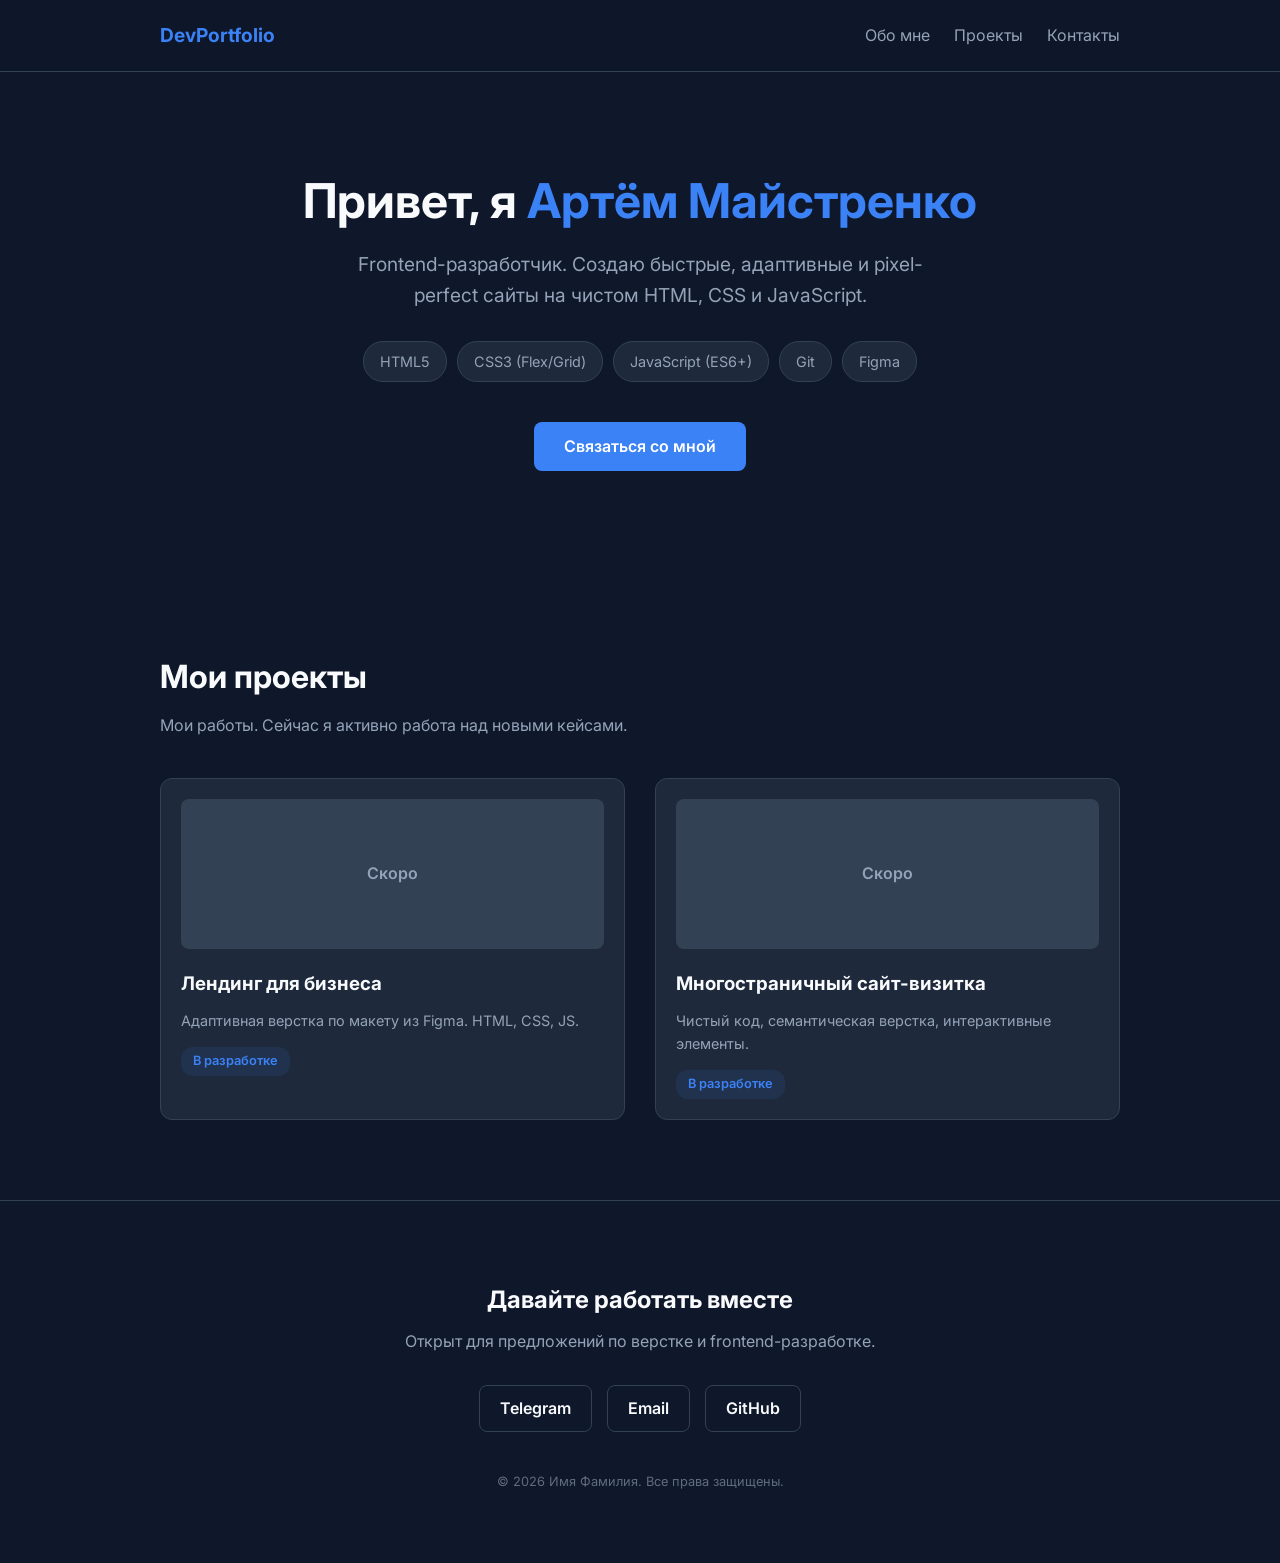
==== index.html @ 15eddbc3 "first commit" ====
<!DOCTYPE html>
<html lang="ru">
<head>
    <meta charset="UTF-8">
    <meta name="viewport" content="width=device-width, initial-scale=1.0">
    <title>Имя Фамилия | Frontend Разработчик</title>
    <link rel="stylesheet" href="style.css">
    <!-- Подключаем шрифт Inter от Google Fonts -->
    <link rel="preconnect" href="https://fonts.googleapis.com">
    <link rel="preconnect" href="https://fonts.gstatic.com" crossorigin>
    <link href="https://fonts.googleapis.com/css2?family=Inter:wght@400;600;700&display=swap" rel="stylesheet">
</head>
<body>

    <header class="header">
        <div class="container">
            <div class="logo">DevPortfolio</div>
            <nav class="nav">
                <a href="#about">Обо мне</a>
                <a href="#projects">Проекты</a>
                <a href="#contacts">Контакты</a>
            </nav>
        </div>
    </header>

    <main>
        <!-- Секция Hero -->
        <section class="hero" id="about">
            <div class="container">
                <h1>Привет, я <span class="accent">Артём Майстренко</span></h1>
                <p class="subtitle">Frontend-разработчик. Создаю быстрые, адаптивные и pixel-perfect сайты на чистом HTML, CSS и JavaScript.</p>
                <div class="skills">
                    <span class="skill-tag">HTML5</span>
                    <span class="skill-tag">CSS3 (Flex/Grid)</span>
                    <span class="skill-tag">JavaScript (ES6+)</span>
                    <span class="skill-tag">Git</span>
                    <span class="skill-tag">Figma</span>
                </div>
                <a href="#contacts" class="btn">Связаться со мной</a>
            </div>
        </section>

        <!-- Секция Проекты (Пока заглушки) -->
        <section class="projects" id="projects">
            <div class="container">
                <h2>Мои проекты</h2>
                <p class="section-desc">Мои работы. Сейчас я активно работа над новыми кейсами.</p>
                
                <div class="projects-grid">
                    <!-- Заглушка проекта 1 -->
                    <div class="project-card">
                        <div class="project-placeholder">Скоро</div>
                        <h3>Лендинг для бизнеса</h3>
                        <p>Адаптивная верстка по макету из Figma. HTML, CSS, JS.</p>
                        <span class="status">В разработке</span>
                    </div>
                    
                    <!-- Заглушка проекта 2 -->
                    <div class="project-card">
                        <div class="project-placeholder">Скоро</div>
                        <h3>Многостраничный сайт-визитка</h3>
                        <p>Чистый код, семантическая верстка, интерактивные элементы.</p>
                        <span class="status">В разработке</span>                    </div>
                </div>
            </div>
        </section>
    </main>

    <footer class="footer" id="contacts">
        <div class="container">
            <h2>Давайте работать вместе</h2>
            <p>Открыт для предложений по верстке и frontend-разработке.</p>
            <div class="contacts-links">
                <a href="https://t.me/ваш_ник" target="_blank" class="contact-btn telegram">Telegram</a>
                <a href="mailto:your.email@example.com" class="contact-btn email">Email</a>
                <a href="https://github.com/ваш_ник" target="_blank" class="contact-btn github">GitHub</a>
            </div>
            <p class="copyright">© <span id="year"></span> Имя Фамилия. Все права защищены.</p>
        </div>
    </footer>

    <script src="script.js"></script>
</body>
</html>
---- style.css ----
/* Сброс стилей и переменные */
:root {
    --bg-color: #0f172a;
    --card-bg: #1e293b;
    --text-main: #f8fafc;
    --text-muted: #94a3b8;
    --accent: #3b82f6;
    --accent-hover: #2563eb;
    --font-main: 'Inter', sans-serif;
}

* {
    margin: 0;
    padding: 0;
    box-sizing: border-box;
}

body {
    font-family: var(--font-main);
    background-color: var(--bg-color);
    color: var(--text-main);
    line-height: 1.6;
}

.container {
    max-width: 1000px;
    margin: 0 auto;
    padding: 0 20px;
}

/* Header */
.header {
    padding: 20px 0;
    border-bottom: 1px solid #334155;
    position: sticky;
    top: 0;
    background-color: rgba(15, 23, 42, 0.9);
    backdrop-filter: blur(10px);
    z-index: 100;
}

.header .container {
    display: flex;
    justify-content: space-between;
    align-items: center;
}

.logo {
    font-weight: 700;
    font-size: 1.2rem;
    color: var(--accent);
}

.nav a {
    color: var(--text-muted);
    text-decoration: none;
    margin-left: 20px;
    transition: color 0.3s;
}

.nav a:hover {
    color: var(--text-main);
}

/* Hero Section */
.hero {
    padding: 100px 0;
    text-align: center;
}

.hero h1 {
    font-size: 3rem;
    margin-bottom: 20px;
    line-height: 1.2;
}

.accent {
    color: var(--accent);
}

.subtitle {
    font-size: 1.2rem;
    color: var(--text-muted);
    max-width: 600px;
    margin: 0 auto 30px;
}

/* Skills */
.skills {
    display: flex;
    justify-content: center;
    flex-wrap: wrap;
    gap: 10px;
    margin-bottom: 40px;
}

.skill-tag {
    background-color: var(--card-bg);
    padding: 8px 16px;
    border-radius: 20px;
    font-size: 0.9rem;
    color: var(--text-muted);
    border: 1px solid #334155;
}

/* Buttons */
.btn {
    display: inline-block;
    background-color: var(--accent);
    color: white;
    padding: 12px 30px;
    border-radius: 8px;
    text-decoration: none;
    font-weight: 600;
    transition: background 0.3s;
}

.btn:hover {
    background-color: var(--accent-hover);
}

/* Projects Section */
.projects {
    padding: 80px 0;
}

.projects h2 {
    font-size: 2rem;
    margin-bottom: 10px;
}

.section-desc {
    color: var(--text-muted);
    margin-bottom: 40px;
}

.projects-grid {
    display: grid;
    grid-template-columns: repeat(auto-fit, minmax(300px, 1fr));
    gap: 30px;
}

.project-card {
    background-color: var(--card-bg);
    border-radius: 12px;
    padding: 20px;
    border: 1px solid #334155;
    transition: transform 0.3s;
}

.project-card:hover {
    transform: translateY(-5px);
}

.project-placeholder {
    height: 150px;
    background-color: #334155;
    border-radius: 8px;
    display: flex;
    align-items: center;
    justify-content: center;
    color: var(--text-muted);
    font-weight: 600;
    margin-bottom: 20px;
}

.project-card h3 {
    margin-bottom: 10px;
}

.project-card p {
    color: var(--text-muted);
    font-size: 0.9rem;
    margin-bottom: 15px;
}

.status {
    display: inline-block;
    background-color: rgba(59, 130, 246, 0.1);
    color: var(--accent);
    padding: 4px 12px;
    border-radius: 12px;
    font-size: 0.8rem;
    font-weight: 600;
}

/* Footer */
.footer {
    padding: 80px 0 40px;
    text-align: center;
    border-top: 1px solid #334155;
}

.footer h2 {
    margin-bottom: 10px;
}

.footer p {
    color: var(--text-muted);
    margin-bottom: 30px;
}

.contacts-links {
    display: flex;
    justify-content: center;
    gap: 15px;
    margin-bottom: 40px;
    flex-wrap: wrap;
}

.contact-btn {
    padding: 10px 20px;
    border-radius: 8px;
    text-decoration: none;
    font-weight: 600;
    border: 1px solid #334155;
    color: var(--text-main);
    transition: all 0.3s;
}

.contact-btn:hover {
    background-color: var(--card-bg);
    border-color: var(--accent);
}

.copyright {
    font-size: 0.8rem;
    opacity: 0.6;
}

/* Адаптивность для мобильных */
@media (max-width: 768px) {
    .hero h1 { font-size: 2.2rem; }
    .header .container { flex-direction: column; gap: 15px; }
    .nav a { margin: 0 10px; }
}
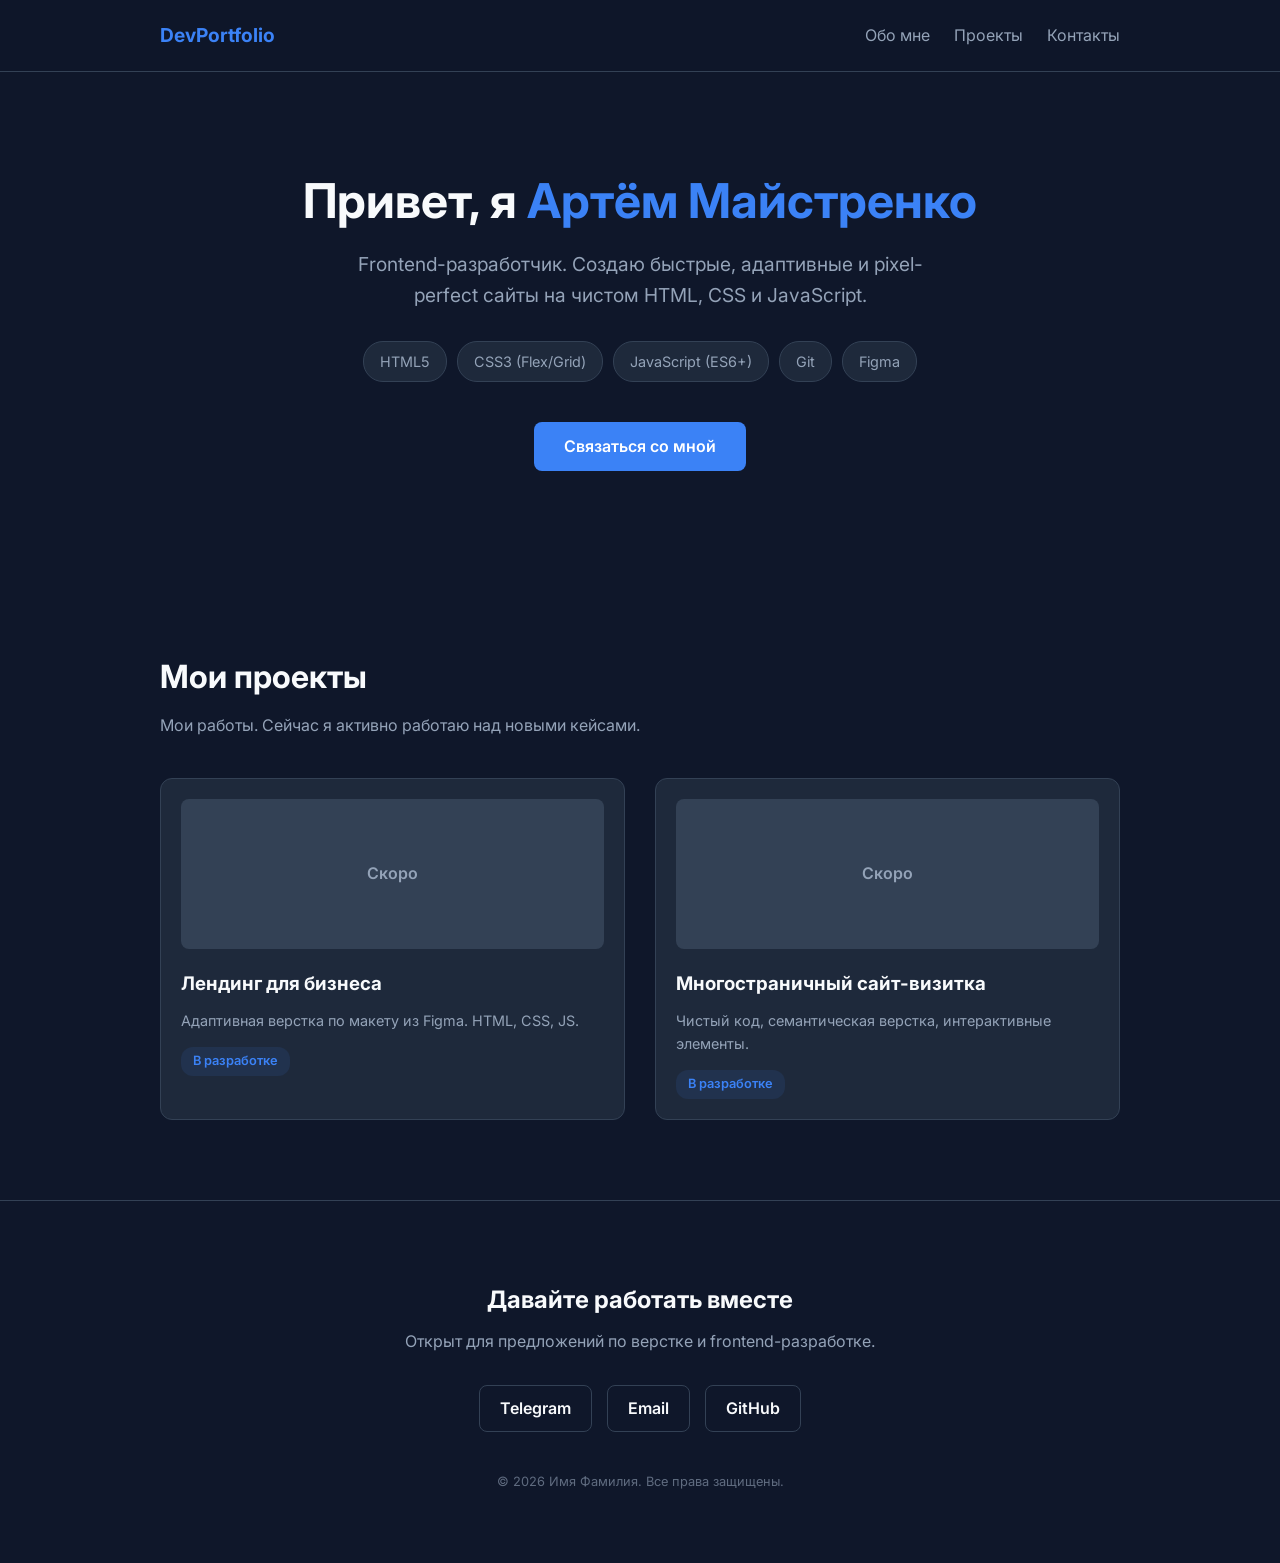
==== commit 062869d6: "first commit" ====
--- a/index.html
+++ b/index.html
@@ -3,7 +3,7 @@
 <head>
     <meta charset="UTF-8">
     <meta name="viewport" content="width=device-width, initial-scale=1.0">
-    <title>Имя Фамилия | Frontend Разработчик</title>
+    <title>Артём Майстренко | Frontend Разработчик</title>
     <link rel="stylesheet" href="style.css">
     <!-- Подключаем шрифт Inter от Google Fonts -->
     <link rel="preconnect" href="https://fonts.googleapis.com">
@@ -44,7 +44,7 @@
         <section class="projects" id="projects">
             <div class="container">
                 <h2>Мои проекты</h2>
-                <p class="section-desc">Мои работы. Сейчас я активно работа над новыми кейсами.</p>
+                <p class="section-desc">Мои работы. Сейчас я активно работаю над новыми кейсами.</p>
                 
                 <div class="projects-grid">
                     <!-- Заглушка проекта 1 -->
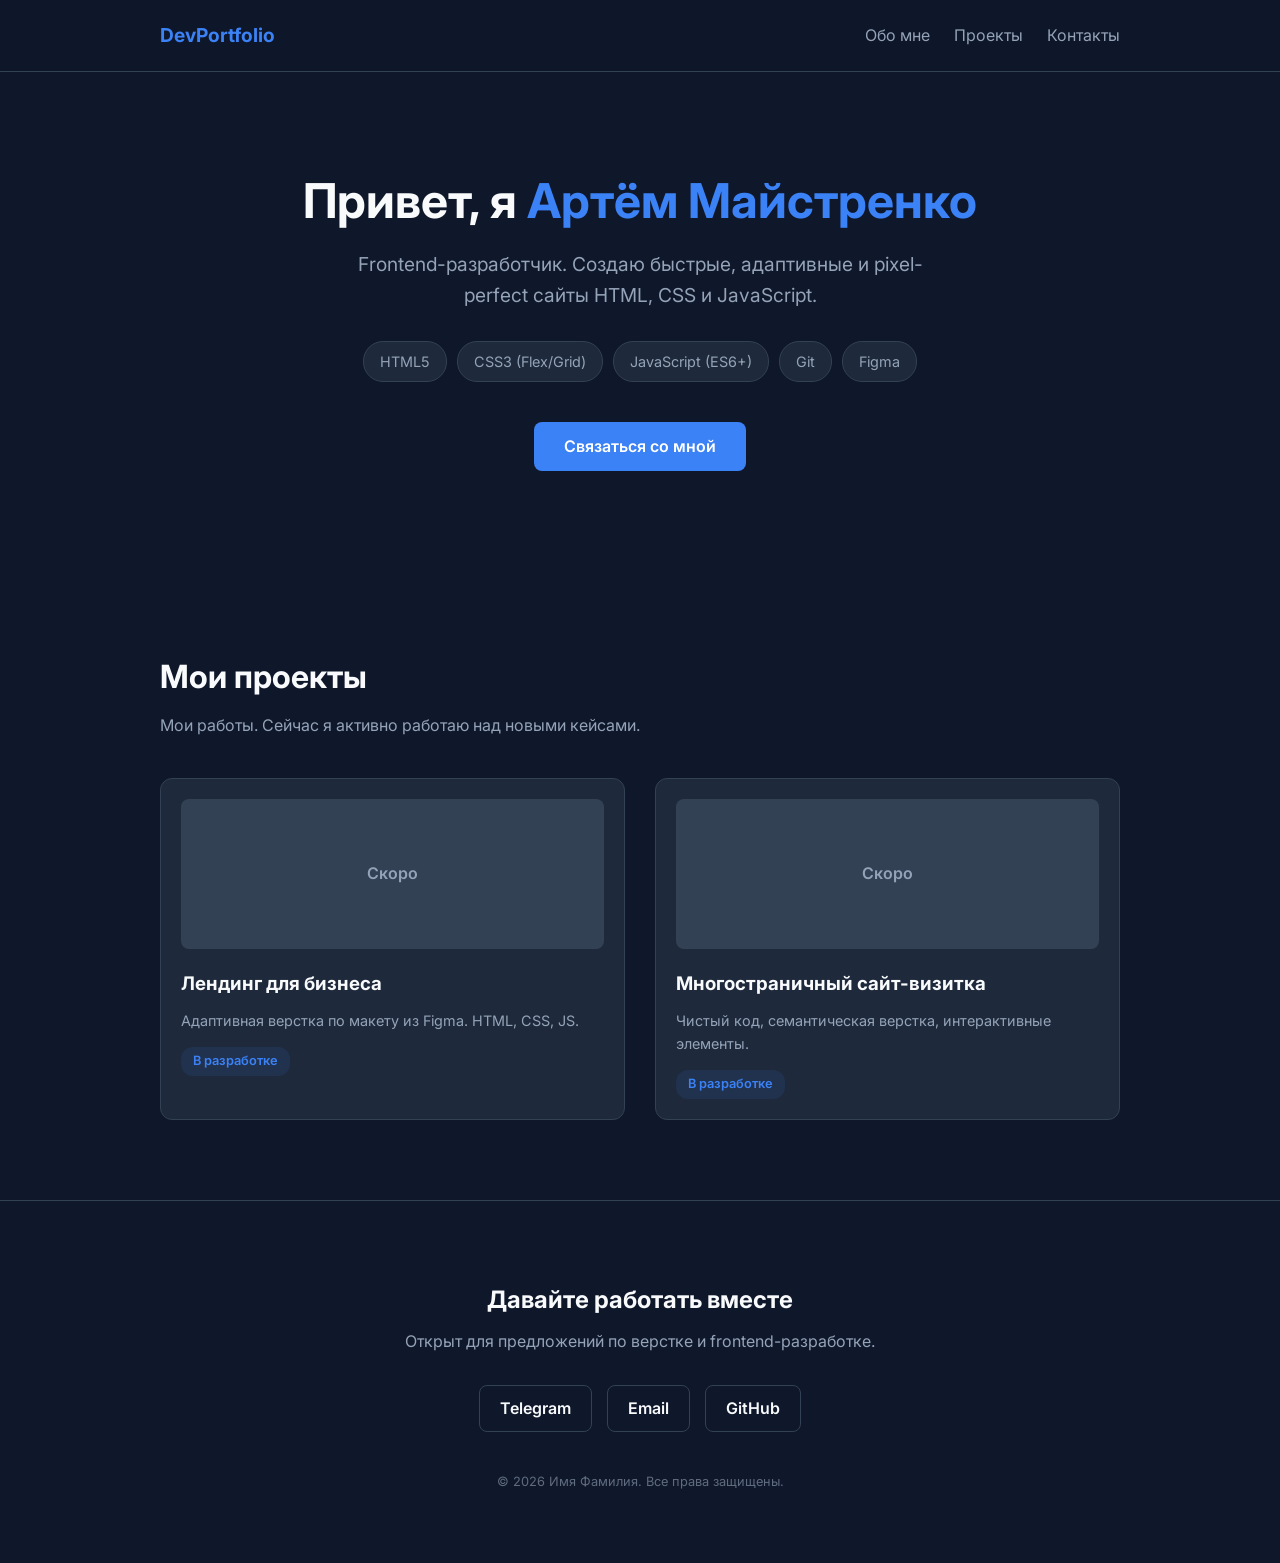
==== commit 5220907a: "first commit" ====
--- a/index.html
+++ b/index.html
@@ -28,7 +28,7 @@
         <section class="hero" id="about">
             <div class="container">
                 <h1>Привет, я <span class="accent">Артём Майстренко</span></h1>
-                <p class="subtitle">Frontend-разработчик. Создаю быстрые, адаптивные и pixel-perfect сайты на чистом HTML, CSS и JavaScript.</p>
+                <p class="subtitle">Frontend-разработчик. Создаю быстрые, адаптивные и pixel-perfect сайты HTML, CSS и JavaScript.</p>
                 <div class="skills">
                     <span class="skill-tag">HTML5</span>
                     <span class="skill-tag">CSS3 (Flex/Grid)</span>
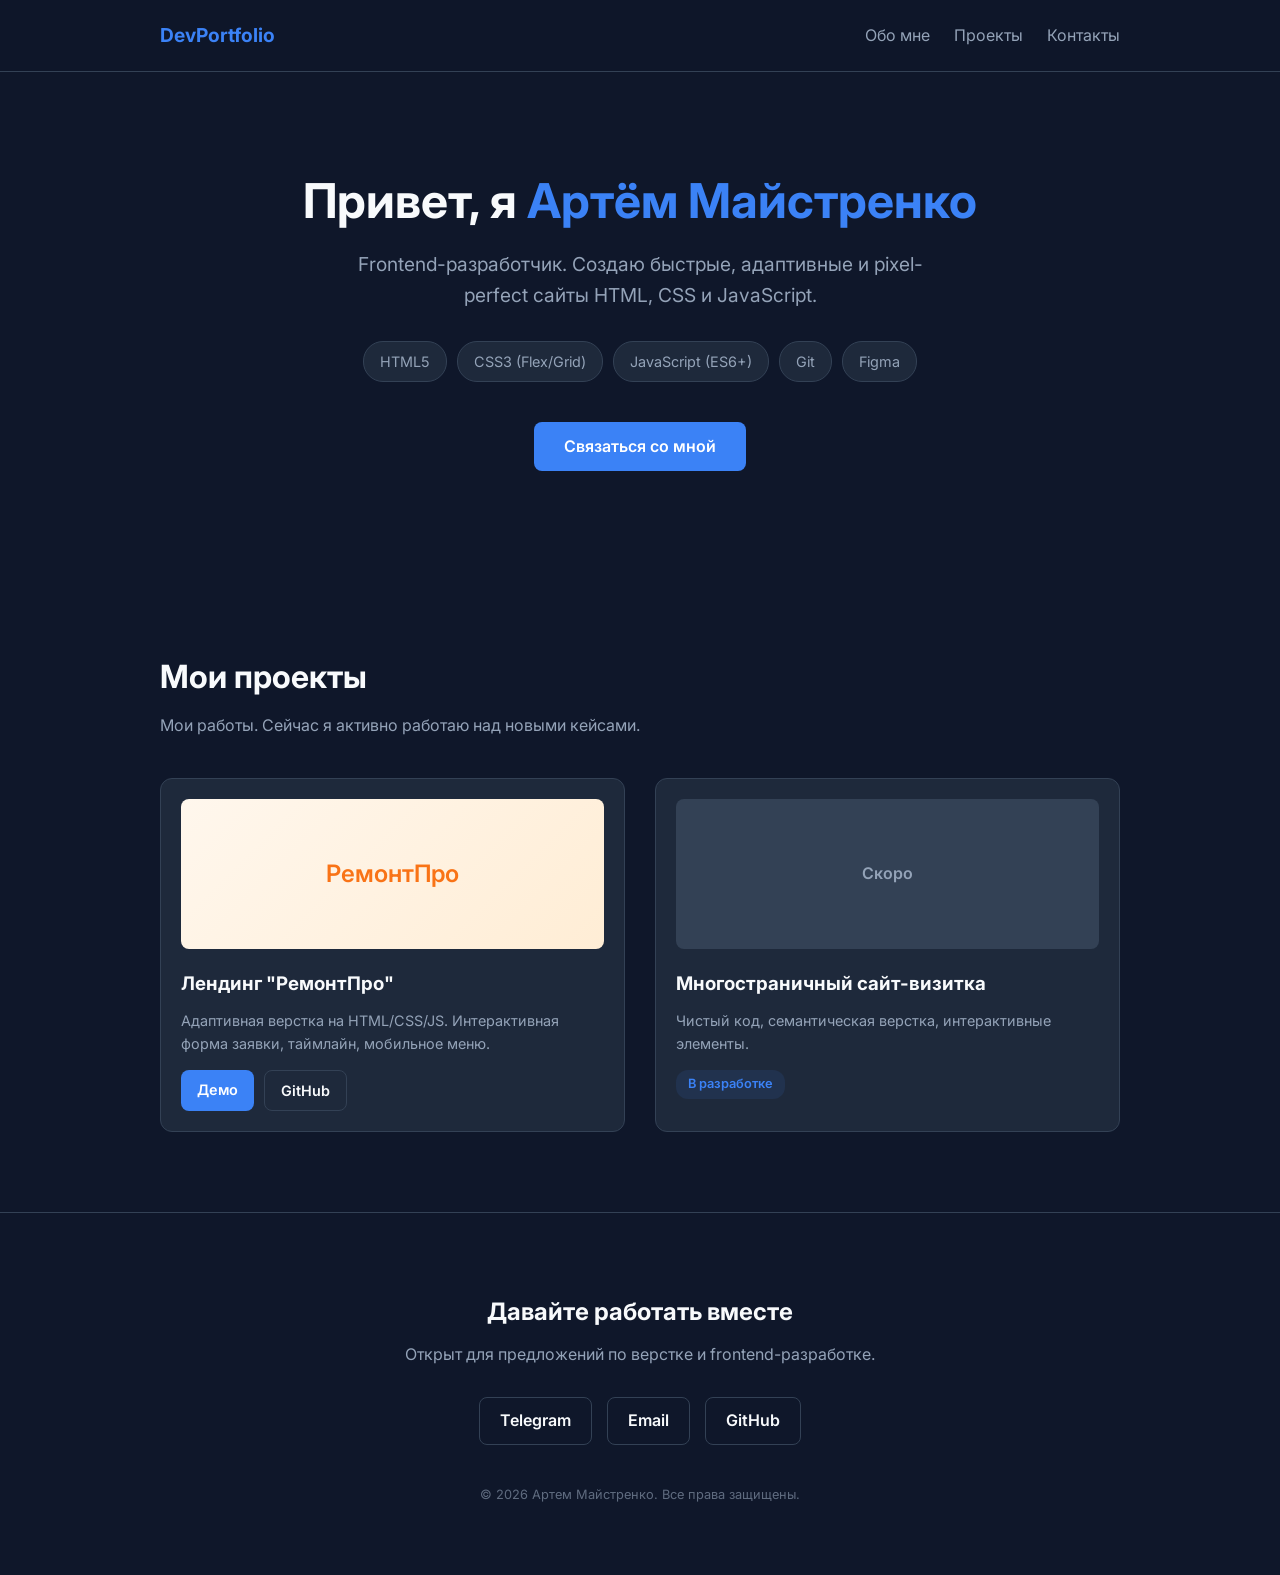
==== commit e729fbbc: "Добавлен проект RemontPro" ====
--- a/index.html
+++ b/index.html
@@ -47,12 +47,17 @@
                 <p class="section-desc">Мои работы. Сейчас я активно работаю над новыми кейсами.</p>
                 
                 <div class="projects-grid">
-                    <!-- Заглушка проекта 1 -->
+                    <!-- Проект 1: РемонтПро -->
                     <div class="project-card">
-                        <div class="project-placeholder">Скоро</div>
-                        <h3>Лендинг для бизнеса</h3>
-                        <p>Адаптивная верстка по макету из Figma. HTML, CSS, JS.</p>
-                        <span class="status">В разработке</span>
+                        <div class="project-placeholder" style="background: linear-gradient(135deg, #fff7ed, #ffedd5); color: #f97316; font-size: 1.5rem;">
+                            РемонтПро
+                        </div>
+                        <h3>Лендинг "РемонтПро"</h3>
+                        <p>Адаптивная верстка на HTML/CSS/JS. Интерактивная форма заявки, таймлайн, мобильное меню.</p>
+                        <div style="display: flex; gap: 10px; margin-top: 15px;">
+                            <a href="/remontpro/" target="_blank" class="btn" style="padding: 8px 16px; font-size: 0.9rem;">Демо</a>
+                            <a href="https://github.com/TemaI1/my-portfolio/tree/main/remontpro" target="_blank" class="contact-btn" style="padding: 8px 16px; font-size: 0.9rem;">GitHub</a>
+                        </div>
                     </div>
                     
                     <!-- Заглушка проекта 2 -->
@@ -75,7 +80,7 @@
                 <a href="mailto:your.email@example.com" class="contact-btn email">Email</a>
                 <a href="https://github.com/ваш_ник" target="_blank" class="contact-btn github">GitHub</a>
             </div>
-            <p class="copyright">© <span id="year"></span> Имя Фамилия. Все права защищены.</p>
+            <p class="copyright">© <span id="year"></span> Артем Майстренко. Все права защищены.</p>
         </div>
     </footer>
 
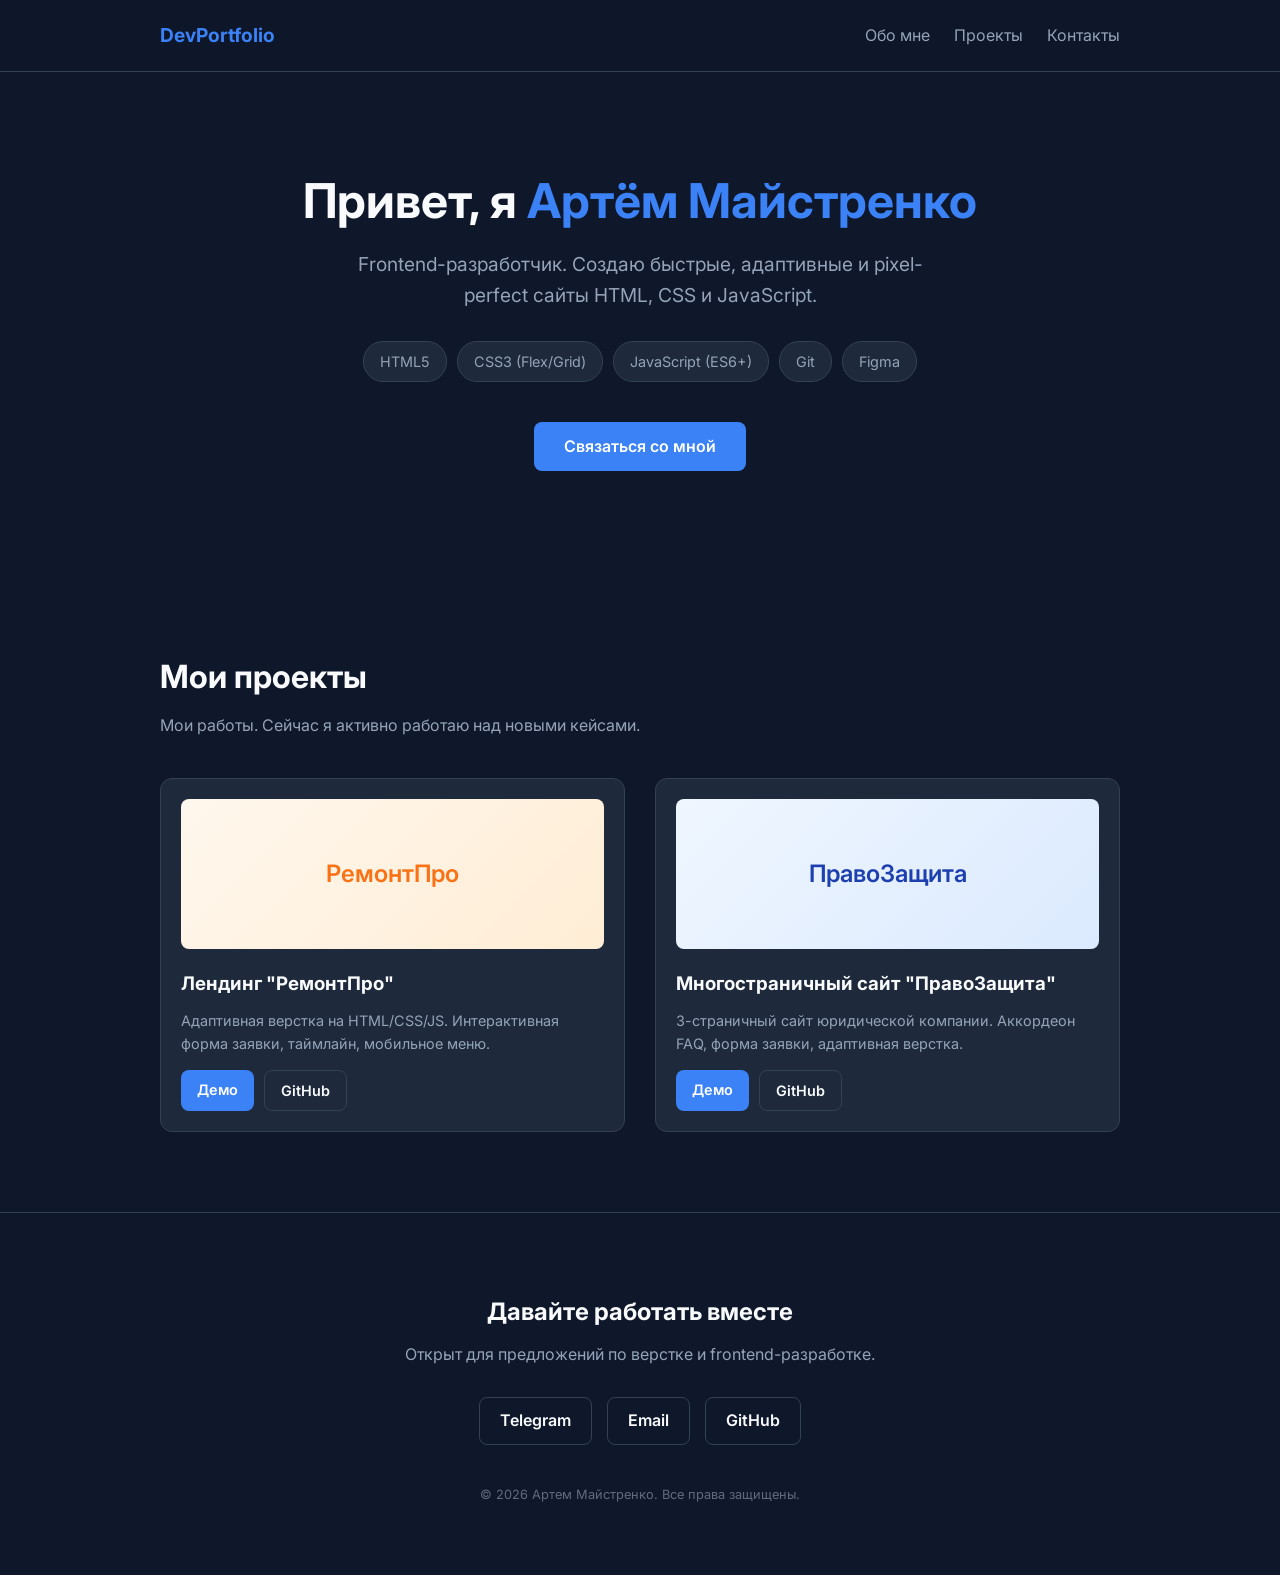
==== commit c42923ea: "Добавлен проект ПравоЗащита" ====
--- a/index.html
+++ b/index.html
@@ -56,16 +56,22 @@
                         <p>Адаптивная верстка на HTML/CSS/JS. Интерактивная форма заявки, таймлайн, мобильное меню.</p>
                         <div style="display: flex; gap: 10px; margin-top: 15px;">
                             <a href="/remontpro/" target="_blank" class="btn" style="padding: 8px 16px; font-size: 0.9rem;">Демо</a>
-                            <a href="https://github.com/TemaI1/my-portfolio/tree/main/remontpro" target="_blank" class="contact-btn" style="padding: 8px 16px; font-size: 0.9rem;">GitHub</a>
+                            <a href="https://github.com/TemaI1/portfolio/tree/main/remontpro" target="_blank" class="contact-btn" style="padding: 8px 16px; font-size: 0.9rem;">GitHub</a>
                         </div>
                     </div>
                     
-                    <!-- Заглушка проекта 2 -->
+                    <!-- Проект 2: ПравоЗащита -->
                     <div class="project-card">
-                        <div class="project-placeholder">Скоро</div>
-                        <h3>Многостраничный сайт-визитка</h3>
-                        <p>Чистый код, семантическая верстка, интерактивные элементы.</p>
-                        <span class="status">В разработке</span>                    </div>
+                        <div class="project-placeholder" style="background: linear-gradient(135deg, #eff6ff, #dbeafe); color: #1e40af; font-size: 1.5rem;">
+                            ПравоЗащита
+                        </div>
+                        <h3>Многостраничный сайт "ПравоЗащита"</h3>
+                        <p>3-страничный сайт юридической компании. Аккордеон FAQ, форма заявки, адаптивная верстка.</p>
+                        <div style="display: flex; gap: 10px; margin-top: 15px;">
+                            <a href="/lawfirm/" target="_blank" class="btn" style="padding: 8px 16px; font-size: 0.9rem;">Демо</a>
+                            <a href="https://github.com/TemaI1/portfolio/tree/main/lawfirm" target="_blank" class="contact-btn" style="padding: 8px 16px; font-size: 0.9rem;">GitHub</a>
+                        </div>
+                    </div>
                 </div>
             </div>
         </section>
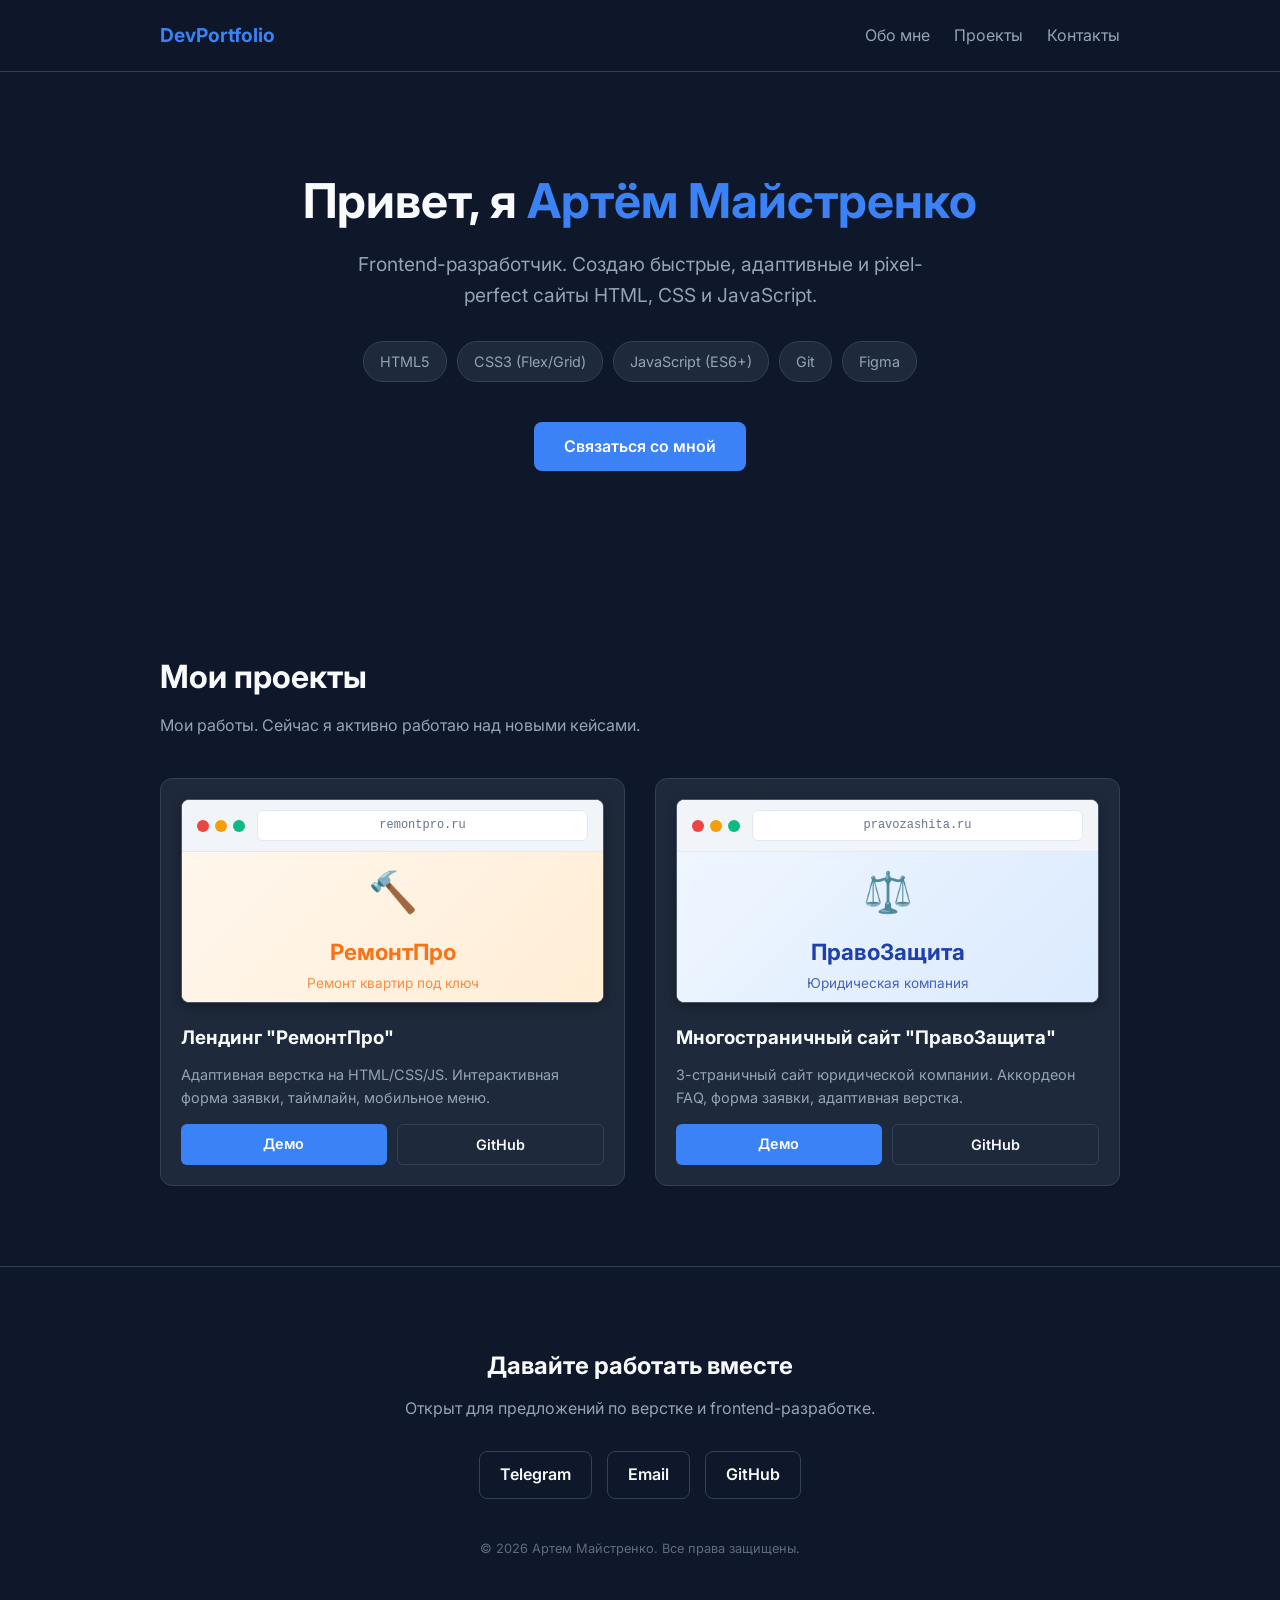
==== commit 4b7af958: "Добавлены мокапы браузера для проектов" ====
--- a/index.html
+++ b/index.html
@@ -40,7 +40,7 @@
             </div>
         </section>
 
-        <!-- Секция Проекты (Пока заглушки) -->
+        <!-- Секция Проекты -->
         <section class="projects" id="projects">
             <div class="container">
                 <h2>Мои проекты</h2>
@@ -49,27 +49,55 @@
                 <div class="projects-grid">
                     <!-- Проект 1: РемонтПро -->
                     <div class="project-card">
-                        <div class="project-placeholder" style="background: linear-gradient(135deg, #fff7ed, #ffedd5); color: #f97316; font-size: 1.5rem;">
-                            РемонтПро
+                        <div class="browser-mockup">
+                            <div class="browser-header">
+                                <div class="browser-dots">
+                                    <span class="dot-red"></span>
+                                    <span class="dot-yellow"></span>
+                                    <span class="dot-green"></span>
+                                </div>
+                                <div class="browser-url">remontpro.ru</div>
+                            </div>
+                            <div class="browser-preview remont-preview">
+                                <div class="preview-content">
+                                    <div class="preview-icon">🔨</div>
+                                    <div class="preview-title">РемонтПро</div>
+                                    <div class="preview-subtitle">Ремонт квартир под ключ</div>
+                                </div>
+                            </div>
                         </div>
                         <h3>Лендинг "РемонтПро"</h3>
                         <p>Адаптивная верстка на HTML/CSS/JS. Интерактивная форма заявки, таймлайн, мобильное меню.</p>
-                        <div style="display: flex; gap: 10px; margin-top: 15px;">
-                            <a href="/remontpro/" target="_blank" class="btn" style="padding: 8px 16px; font-size: 0.9rem;">Демо</a>
-                            <a href="https://github.com/TemaI1/portfolio/tree/main/remontpro" target="_blank" class="contact-btn" style="padding: 8px 16px; font-size: 0.9rem;">GitHub</a>
+                        <div class="project-links">
+                            <a href="/remontpro/" target="_blank" class="project-btn">Демо</a>
+                            <a href="https://github.com/TemaI1/portfolio/tree/main/remontpro" target="_blank" class="project-btn-outline">GitHub</a>
                         </div>
                     </div>
                     
                     <!-- Проект 2: ПравоЗащита -->
                     <div class="project-card">
-                        <div class="project-placeholder" style="background: linear-gradient(135deg, #eff6ff, #dbeafe); color: #1e40af; font-size: 1.5rem;">
-                            ПравоЗащита
+                        <div class="browser-mockup">
+                            <div class="browser-header">
+                                <div class="browser-dots">
+                                    <span class="dot-red"></span>
+                                    <span class="dot-yellow"></span>
+                                    <span class="dot-green"></span>
+                                </div>
+                                <div class="browser-url">pravozashita.ru</div>
+                            </div>
+                            <div class="browser-preview law-preview">
+                                <div class="preview-content">
+                                    <div class="preview-icon">⚖️</div>
+                                    <div class="preview-title">ПравоЗащита</div>
+                                    <div class="preview-subtitle">Юридическая компания</div>
+                                </div>
+                            </div>
                         </div>
                         <h3>Многостраничный сайт "ПравоЗащита"</h3>
                         <p>3-страничный сайт юридической компании. Аккордеон FAQ, форма заявки, адаптивная верстка.</p>
-                        <div style="display: flex; gap: 10px; margin-top: 15px;">
-                            <a href="/lawfirm/" target="_blank" class="btn" style="padding: 8px 16px; font-size: 0.9rem;">Демо</a>
-                            <a href="https://github.com/TemaI1/portfolio/tree/main/lawfirm" target="_blank" class="contact-btn" style="padding: 8px 16px; font-size: 0.9rem;">GitHub</a>
+                        <div class="project-links">
+                            <a href="/lawfirm/" target="_blank" class="project-btn">Демо</a>
+                            <a href="https://github.com/TemaI1/portfolio/tree/main/lawfirm" target="_blank" class="project-btn-outline">GitHub</a>
                         </div>
                     </div>
                 </div>
--- a/style.css
+++ b/style.css
@@ -6,6 +6,7 @@
     --text-muted: #94a3b8;
     --accent: #3b82f6;
     --accent-hover: #2563eb;
+    --border: #334155;
     --font-main: 'Inter', sans-serif;
 }
 
@@ -31,7 +32,7 @@
 /* Header */
 .header {
     padding: 20px 0;
-    border-bottom: 1px solid #334155;
+    border-bottom: 1px solid var(--border);
     position: sticky;
     top: 0;
     background-color: rgba(15, 23, 42, 0.9);
@@ -100,7 +101,7 @@
     border-radius: 20px;
     font-size: 0.9rem;
     color: var(--text-muted);
-    border: 1px solid #334155;
+    border: 1px solid var(--border);
 }
 
 /* Buttons */
@@ -144,7 +145,7 @@
     background-color: var(--card-bg);
     border-radius: 12px;
     padding: 20px;
-    border: 1px solid #334155;
+    border: 1px solid var(--border);
     transition: transform 0.3s;
 }
 
@@ -152,43 +153,149 @@
     transform: translateY(-5px);
 }
 
-.project-placeholder {
+.project-card h3 {
+    margin-bottom: 10px;
+    margin-top: 20px;
+}
+
+.project-card p {
+    color: var(--text-muted);
+    font-size: 0.9rem;
+    margin-bottom: 15px;
+}
+
+/* =========================================
+   МОКАП БРАУЗЕРА
+   ========================================= */
+.browser-mockup {
+    background: #fff;
+    border-radius: 8px;
+    overflow: hidden;
+    box-shadow: 0 4px 12px rgba(0, 0, 0, 0.3);
+    margin-bottom: 0;
+    border: 1px solid #475569;
+}
+
+.browser-header {
+    background: #f1f5f9;
+    padding: 10px 15px;
+    display: flex;
+    align-items: center;
+    gap: 12px;
+    border-bottom: 1px solid #e2e8f0;
+}
+
+.browser-dots {
+    display: flex;
+    gap: 6px;
+}
+
+.browser-dots span {
+    width: 12px;
+    height: 12px;
+    border-radius: 50%;
+}
+
+.dot-red { background: #ef4444; }
+.dot-yellow { background: #f59e0b; }
+.dot-green { background: #10b981; }
+
+.browser-url {
+    flex: 1;
+    background: #fff;
+    padding: 5px 12px;
+    border-radius: 6px;
+    font-size: 0.75rem;
+    color: #64748b;
+    text-align: center;
+    font-family: 'Courier New', monospace;
+    border: 1px solid #e2e8f0;
+}
+
+.browser-preview {
     height: 150px;
-    background-color: #334155;
-    border-radius: 8px;
     display: flex;
     align-items: center;
     justify-content: center;
-    color: var(--text-muted);
+    overflow: hidden;
+}
+
+.preview-content {
+    text-align: center;
+    padding: 20px;
+}
+
+.preview-icon {
+    font-size: 2.5rem;
+    margin-bottom: 10px;
+}
+
+.preview-title {
+    font-size: 1.4rem;
+    font-weight: 700;
+    margin-bottom: 4px;
+}
+
+.preview-subtitle {
+    font-size: 0.85rem;
+    opacity: 0.8;
+}
+
+/* Цветовые темы превью */
+.remont-preview {
+    background: linear-gradient(135deg, #fff7ed 0%, #ffedd5 100%);
+    color: #f97316;
+}
+
+.law-preview {
+    background: linear-gradient(135deg, #eff6ff 0%, #dbeafe 100%);
+    color: #1e40af;
+}
+
+/* Кнопки внутри карточек проектов */
+.project-links {
+    display: flex;
+    gap: 10px;
+    margin-top: 15px;
+}
+
+.project-btn,
+.project-btn-outline {
+    padding: 8px 16px;
+    border-radius: 6px;
+    text-decoration: none;
     font-weight: 600;
-    margin-bottom: 20px;
-}
-
-.project-card h3 {
-    margin-bottom: 10px;
-}
-
-.project-card p {
-    color: var(--text-muted);
     font-size: 0.9rem;
-    margin-bottom: 15px;
-}
-
-.status {
-    display: inline-block;
-    background-color: rgba(59, 130, 246, 0.1);
+    transition: all 0.3s;
+    text-align: center;
+    flex: 1;
+}
+
+.project-btn {
+    background-color: var(--accent);
+    color: white;
+}
+
+.project-btn:hover {
+    background-color: var(--accent-hover);
+}
+
+.project-btn-outline {
+    background-color: transparent;
+    color: var(--text-main);
+    border: 1px solid var(--border);
+}
+
+.project-btn-outline:hover {
+    border-color: var(--accent);
     color: var(--accent);
-    padding: 4px 12px;
-    border-radius: 12px;
-    font-size: 0.8rem;
-    font-weight: 600;
 }
 
 /* Footer */
 .footer {
     padding: 80px 0 40px;
     text-align: center;
-    border-top: 1px solid #334155;
+    border-top: 1px solid var(--border);
 }
 
 .footer h2 {
@@ -213,7 +320,7 @@
     border-radius: 8px;
     text-decoration: none;
     font-weight: 600;
-    border: 1px solid #334155;
+    border: 1px solid var(--border);
     color: var(--text-main);
     transition: all 0.3s;
 }
@@ -233,4 +340,16 @@
     .hero h1 { font-size: 2.2rem; }
     .header .container { flex-direction: column; gap: 15px; }
     .nav a { margin: 0 10px; }
+    
+    .browser-preview {
+        height: 130px;
+    }
+    
+    .preview-title {
+        font-size: 1.2rem;
+    }
+    
+    .preview-icon {
+        font-size: 2rem;
+    }
 }
